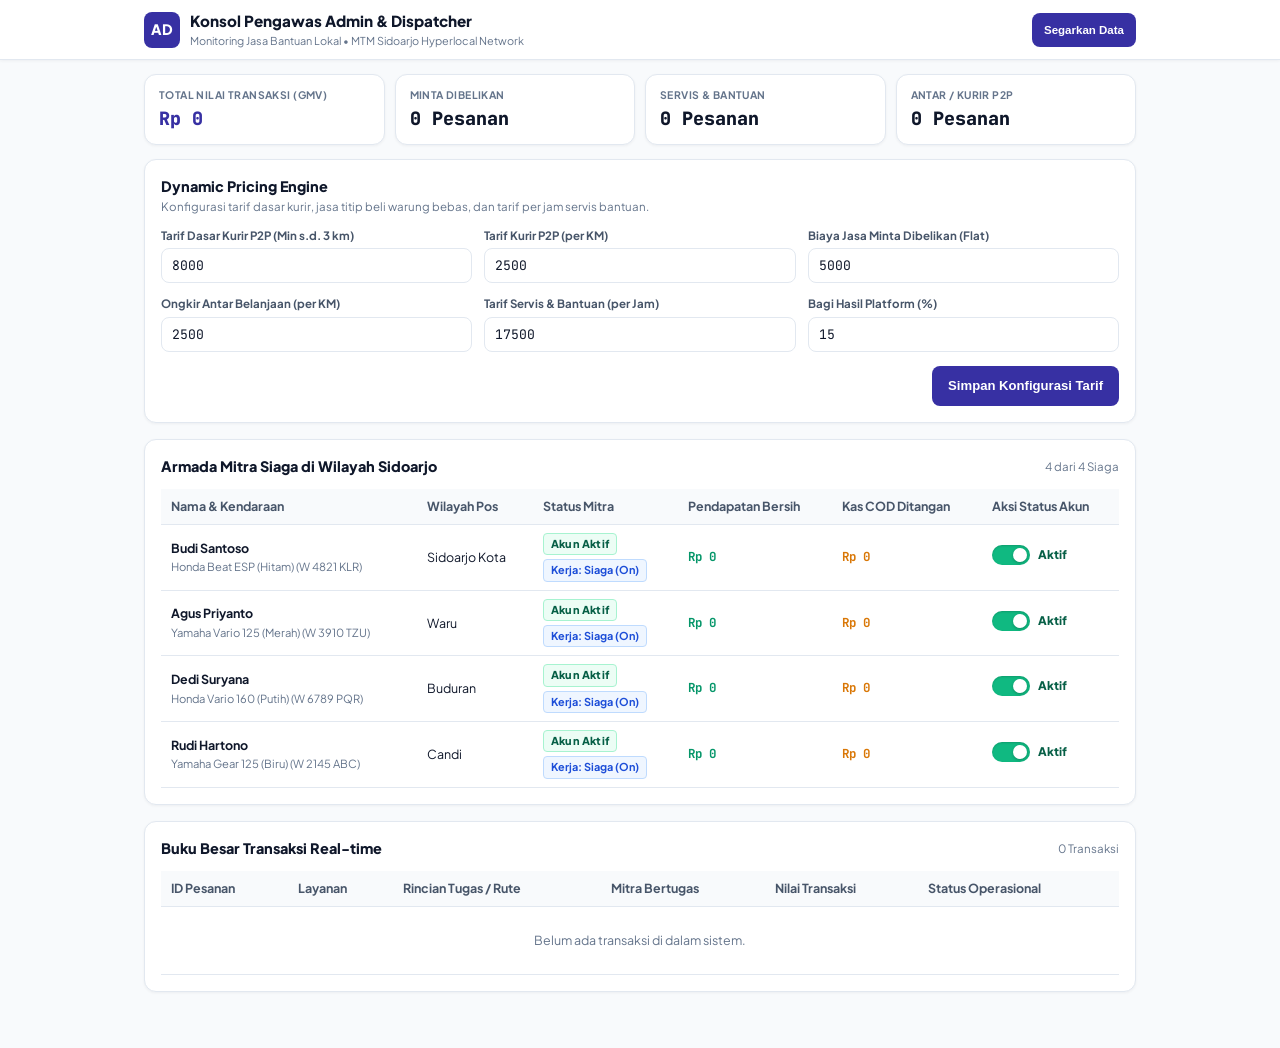
==== admin.html @ ea26efdb "first commit" ====
<!DOCTYPE html>
<html lang="id">

<head>
  <meta charset="UTF-8">
  <meta name="viewport" content="width=device-width, initial-scale=1.0">
  <title>MTM Sidoarjo - Konsol Pengawas Admin & Dispatcher</title>
  <link rel="preconnect" href="https://fonts.googleapis.com">
  <link rel="preconnect" href="https://fonts.gstatic.com" crossorigin>
  <link
    href="https://fonts.googleapis.com/css2?family=Plus+Jakarta+Sans:wght@400;500;600;700;800&family=JetBrains+Mono:wght@500;600;700&display=swap"
    rel="stylesheet">
  <link rel="stylesheet" href="admin.css">
</head>

<body>

  <!-- TOP APP BAR -->
  <header class="navbar">
    <div class="container navbar-inner">
      <div class="brand-row">
        <div class="brand-badge">AD</div>
        <div>
          <div class="admin-title">Konsol Pengawas Admin & Dispatcher</div>
          <div class="admin-sub">Monitoring Jasa Bantuan Lokal &bull; MTM Sidoarjo Hyperlocal Network</div>
        </div>
      </div>
      <div>
        <button type="button" class="btn-admin" onclick="renderAdminApp()"
          style="padding: 6px 12px; font-size: 0.72rem; min-height: 34px;">
          Segarkan Data
        </button>
      </div>
    </div>
  </header>

  <main class="container">

    <!-- METRICS 4 STATS (3 PILAR MTM + TOTAL GMV) -->
    <section class="stats-grid">
      <div class="stat-card">
        <div class="stat-label">Total Nilai Transaksi (GMV)</div>
        <div class="stat-val primary" id="totalGmvText">Rp 0</div>
      </div>
      <div class="stat-card">
        <div class="stat-label">Minta Dibelikan</div>
        <div class="stat-val" id="countShoppingOrders">0</div>
      </div>
      <div class="stat-card">
        <div class="stat-label">Servis & Bantuan</div>
        <div class="stat-val" id="countServiceOrders">0</div>
      </div>
      <div class="stat-card">
        <div class="stat-label">Antar / Kurir P2P</div>
        <div class="stat-val" id="countDeliveryOrders">0</div>
      </div>
    </section>

    <!-- PRICING ENGINE CONFIGURATION (3 PILAR MTM) -->
    <section class="section-box">
      <div class="section-header-row">
        <div>
          <h2 class="section-heading">Dynamic Pricing Engine</h2>
          <p style="font-size: 0.72rem; color: var(--text-muted);">
            Konfigurasi tarif dasar kurir, jasa titip beli warung bebas, dan tarif per jam servis bantuan.
          </p>
        </div>
      </div>

      <form id="formPricingEngine">
        <div class="pricing-form-grid">
          <div>
            <label class="input-label" for="cfgDeliveryBase">Tarif Dasar Kurir P2P (Min s.d. 3 km)</label>
            <input type="number" id="cfgDeliveryBase" class="input-field" step="500" required>
          </div>
          <div>
            <label class="input-label" for="cfgDeliveryPerKm">Tarif Kurir P2P (per KM)</label>
            <input type="number" id="cfgDeliveryPerKm" class="input-field" step="500" required>
          </div>
          <div>
            <label class="input-label" for="cfgShopService">Biaya Jasa Minta Dibelikan (Flat)</label>
            <input type="number" id="cfgShopService" class="input-field" step="500" required>
          </div>
          <div>
            <label class="input-label" for="cfgShopPerKm">Ongkir Antar Belanjaan (per KM)</label>
            <input type="number" id="cfgShopPerKm" class="input-field" step="500" required>
          </div>
          <div>
            <label class="input-label" for="cfgServiceHourly">Tarif Servis & Bantuan (per Jam)</label>
            <input type="number" id="cfgServiceHourly" class="input-field" step="500" required>
          </div>
          <div>
            <label class="input-label" for="cfgPlatformFeePercent">Bagi Hasil Platform (%)</label>
            <input type="number" id="cfgPlatformFeePercent" class="input-field" min="5" max="30" step="1" required>
          </div>
        </div>

        <div style="display: flex; justify-content: flex-end; margin-top: 14px;">
          <button type="submit" class="btn-admin" id="btnSavePricing">
            Simpan Konfigurasi Tarif
          </button>
        </div>
      </form>
    </section>

    <!-- ARMADA MITRA SIAGA MONITORING -->
    <section class="section-box">
      <div class="section-header-row">
        <h2 class="section-heading">Armada Mitra Siaga di Wilayah Sidoarjo</h2>
        <span style="font-size: 0.72rem; color: var(--text-muted);" id="activeFleetCounter">4 Mitra</span>
      </div>

      <div class="table-wrap">
        <table class="data-table">
          <thead>
            <tr>
              <!-- <th>ID Mitra</th> -->
              <th>Nama & Kendaraan</th>
              <th>Wilayah Pos</th>
              <th>Status Mitra</th>
              <th>Pendapatan Bersih</th>
              <th>Kas COD Ditangan</th>
              <th>Aksi Status Akun</th>
            </tr>
          </thead>
          <tbody id="driverFleetTableBody">
            <!-- Rendered by JS -->
          </tbody>
        </table>
      </div>
    </section>

    <!-- REAL-TIME LOG SELURUH TRANSAKSI -->
    <section class="section-box">
      <div class="section-header-row">
        <h2 class="section-heading">Buku Besar Transaksi Real-time</h2>
        <span style="font-size: 0.72rem; color: var(--text-muted);" id="totalTransactionsBadge">0 Transaksi</span>
      </div>

      <div class="table-wrap">
        <table class="data-table">
          <thead>
            <tr>
              <th>ID Pesanan</th>
              <th>Layanan</th>
              <th>Rincian Tugas / Rute</th>
              <th>Mitra Bertugas</th>
              <th>Nilai Transaksi</th>
              <th>Status Operasional</th>
            </tr>
          </thead>
          <tbody id="allOrdersTableBody">
            <!-- Rendered by JS -->
          </tbody>
        </table>
      </div>
    </section>

  </main>

  <script src="shared.js"></script>
  <script src="admin.js"></script>
</body>

</html>
---- admin.css ----
/* ========================================================= */
/* LokalKirim v2.0 - Konsol Pengawas Operasional (Admin CSS) */
/* Standar AGENTS.md: Clean, Data Presentation, Zero-Slop    */
/* ========================================================= */

:root {
  --primary: #3730A3;        /* Indigo Admin */
  --primary-hover: #312E81;
  --primary-light: #EEF2FF;
  --primary-border: #C7D2FE;

  --accent-green: #059669;
  --accent-green-bg: #ECFDF5;
  --accent-amber: #D97706;
  --accent-amber-bg: #FFFBEB;

  --text-main: #0F172A;
  --text-secondary: #475569;
  --text-muted: #64748B;
  --text-white: #FFFFFF;

  --bg-page: #F8FAFC;
  --bg-card: #FFFFFF;
  --border: #E2E8F0;
  --border-focus: #3730A3;

  --radius-xs: 4px;
  --radius-sm: 8px;
  --radius-md: 12px;
  --radius-pill: 9999px;

  --shadow-sm: 0 1px 3px rgba(15, 23, 42, 0.05);
  --shadow-md: 0 4px 10px rgba(15, 23, 42, 0.08);

  --font-sans: 'Plus Jakarta Sans', system-ui, -apple-system, sans-serif;
  --font-mono: 'JetBrains Mono', monospace;
}

* {
  box-sizing: border-box;
  margin: 0;
  padding: 0;
}

body {
  font-family: var(--font-sans);
  background-color: var(--bg-page);
  color: var(--text-main);
  line-height: 1.5;
  -webkit-font-smoothing: antialiased;
  padding-bottom: 40px;
}

.container {
  width: 100%;
  max-width: 1024px;
  margin: 0 auto;
  padding: 0 16px;
}

.navbar {
  background: var(--bg-card);
  border-bottom: 1px solid var(--border);
  position: sticky;
  top: 0;
  z-index: 50;
  box-shadow: var(--shadow-sm);
}

.navbar-inner {
  display: flex;
  align-items: center;
  justify-content: space-between;
  padding: 10px 16px;
  gap: 12px;
}

.brand-row {
  display: flex;
  align-items: center;
  gap: 10px;
}

.brand-badge {
  background: var(--primary);
  color: white;
  width: 36px;
  height: 36px;
  border-radius: var(--radius-sm);
  display: flex;
  align-items: center;
  justify-content: center;
  font-weight: 800;
  font-size: 0.9rem;
}

.admin-title {
  font-size: 0.95rem;
  font-weight: 800;
}
.admin-sub {
  font-size: 0.68rem;
  color: var(--text-muted);
}

/* METRICS 4 COLS */
.stats-grid {
  display: grid;
  grid-template-columns: repeat(4, 1fr);
  gap: 10px;
  margin: 14px 0;
}
@media (max-width: 768px) {
  .stats-grid { grid-template-columns: repeat(2, 1fr); }
}

.stat-card {
  background: var(--bg-card);
  border: 1px solid var(--border);
  border-radius: var(--radius-md);
  padding: 12px 14px;
  box-shadow: var(--shadow-sm);
}
.stat-label {
  font-size: 0.65rem;
  font-weight: 700;
  color: var(--text-muted);
  text-transform: uppercase;
  letter-spacing: 0.04em;
  margin-bottom: 2px;
}
.stat-val {
  font-size: 1.15rem;
  font-weight: 800;
  font-family: var(--font-mono);
  color: var(--text-main);
}
.stat-val.primary { color: var(--primary); }
.stat-val.green { color: var(--accent-green); }

/* SECTIONS */
.section-box {
  background: var(--bg-card);
  border: 1px solid var(--border);
  border-radius: var(--radius-md);
  padding: 16px;
  margin-bottom: 16px;
  box-shadow: var(--shadow-sm);
}

.section-header-row {
  display: flex;
  align-items: center;
  justify-content: space-between;
  margin-bottom: 12px;
}

.section-heading {
  font-size: 0.9rem;
  font-weight: 800;
  color: var(--text-main);
}

/* TABLE */
.table-wrap {
  width: 100%;
  overflow-x: auto;
}
table.data-table {
  width: 100%;
  border-collapse: collapse;
  font-size: 0.78rem;
  text-align: left;
}
table.data-table th {
  background: #F8FAFC;
  padding: 8px 10px;
  font-weight: 700;
  color: var(--text-secondary);
  border-bottom: 1px solid var(--border);
}
table.data-table td {
  padding: 8px 10px;
  border-bottom: 1px solid var(--border);
}

/* FORM GRID */
.pricing-form-grid {
  display: grid;
  grid-template-columns: repeat(3, 1fr);
  gap: 12px;
}
@media (max-width: 600px) {
  .pricing-form-grid { grid-template-columns: 1fr; }
}

.input-label {
  display: block;
  font-size: 0.72rem;
  font-weight: 700;
  color: var(--text-secondary);
  margin-bottom: 4px;
}
.input-field {
  width: 100%;
  padding: 8px 10px;
  border: 1px solid var(--border);
  border-radius: var(--radius-sm);
  font-family: var(--font-mono);
  font-size: 0.82rem;
  color: var(--text-main);
}

.btn-admin {
  background: var(--primary);
  color: white;
  border: none;
  padding: 10px 16px;
  border-radius: var(--radius-sm);
  font-size: 0.82rem;
  font-weight: 800;
  cursor: pointer;
  min-height: 40px;
}
.btn-admin:hover { background: var(--primary-hover); }

/* STATUS COMBO BOX (STATUS AKUN & KERJA) */
.status-combo-box {
  display: flex;
  flex-direction: column;
  gap: 4px;
}

.status-tag-account {
  display: inline-block;
  font-size: 0.68rem;
  font-weight: 800;
  padding: 2px 7px;
  border-radius: var(--radius-xs);
  letter-spacing: 0.02em;
  width: fit-content;
}

.status-tag-account.active {
  background: #ECFDF5;
  color: #065F46;
  border: 1px solid #A7F3D0;
}

.status-tag-account.suspended {
  background: #FEF2F2;
  color: #991B1B;
  border: 1px solid #FCA5A5;
}

.status-tag-duty {
  display: inline-block;
  font-size: 0.68rem;
  font-weight: 700;
  padding: 2px 7px;
  border-radius: var(--radius-xs);
  width: fit-content;
}

.status-tag-duty.on {
  background: #EFF6FF;
  color: #1D4ED8;
  border: 1px solid #BFDBFE;
}

.status-tag-duty.off {
  background: #F1F5F9;
  color: #64748B;
  border: 1px solid #E2E8F0;
}

.status-tag-duty.suspended {
  background: #FEF2F2;
  color: #B91C1C;
  border: 1px dashed #FCA5A5;
}

/* ADMIN SWITCH TOGGLE (AKTIF / SUSPEND) */
.admin-switch-wrap {
  display: inline-flex;
  align-items: center;
  gap: 8px;
}

.admin-switch-toggle {
  position: relative;
  display: inline-block;
  width: 38px;
  height: 20px;
  margin: 0;
  cursor: pointer;
}

.admin-switch-toggle input {
  opacity: 0;
  width: 0;
  height: 0;
  position: absolute;
}

.admin-switch-slider {
  position: absolute;
  cursor: pointer;
  top: 0;
  left: 0;
  right: 0;
  bottom: 0;
  background-color: #EF4444; /* Merah untuk Suspend (off/unchecked) */
  transition: 0.2s ease;
  border-radius: 20px;
  box-shadow: inset 0 1px 2px rgba(0, 0, 0, 0.15);
}

.admin-switch-slider:before {
  position: absolute;
  content: "";
  height: 14px;
  width: 14px;
  left: 3px;
  bottom: 3px;
  background-color: white;
  transition: 0.2s ease;
  border-radius: 50%;
  box-shadow: 0 1px 3px rgba(0, 0, 0, 0.25);
}

/* Checked = AKTIF (Hijau) */
.admin-switch-toggle input:checked + .admin-switch-slider {
  background-color: #10B981;
}

.admin-switch-toggle input:checked + .admin-switch-slider:before {
  transform: translateX(18px);
}

.admin-switch-label {
  font-size: 0.74rem;
  font-weight: 800;
  min-width: 50px;
}

.admin-switch-label.is-active {
  color: #065F46;
}

.admin-switch-label.is-suspended {
  color: #DC2626;
}

/* TABLE ACTIONS FALLBACK */
.btn-table-action {
  font-family: inherit;
  font-size: 0.7rem;
  font-weight: 800;
  padding: 4px 10px;
  border-radius: var(--radius-xs);
  cursor: pointer;
  min-height: 28px;
  border: 1px solid transparent;
  transition: all 0.15s ease;
}

.btn-table-action.suspend {
  background: #FEE2E2;
  color: #991B1B;
  border-color: #FCA5A5;
}
.btn-table-action.suspend:hover {
  background: #FECACA;
}

.btn-table-action.activate {
  background: #ECFDF5;
  color: #065F46;
  border-color: #A7F3D0;
}
.btn-table-action.activate:hover {
  background: #D1FAE5;
}
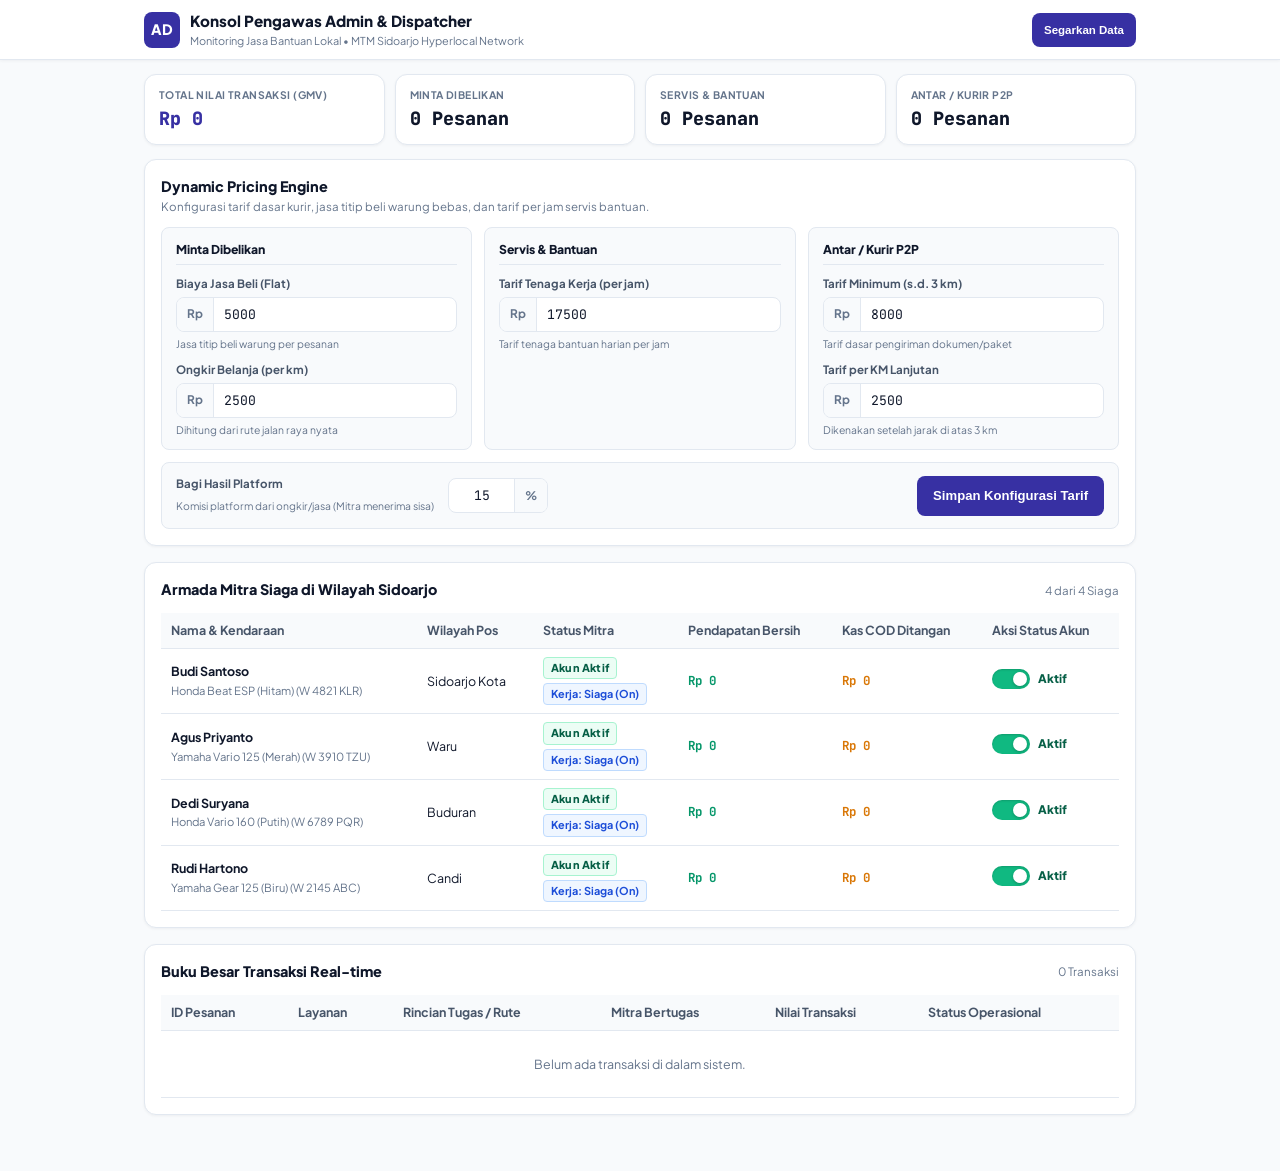
==== commit 67d593cd: "upadte" ====
--- a/admin.html
+++ b/admin.html
@@ -68,34 +68,97 @@
       </div>
 
       <form id="formPricingEngine">
-        <div class="pricing-form-grid">
-          <div>
-            <label class="input-label" for="cfgDeliveryBase">Tarif Dasar Kurir P2P (Min s.d. 3 km)</label>
-            <input type="number" id="cfgDeliveryBase" class="input-field" step="500" required>
-          </div>
-          <div>
-            <label class="input-label" for="cfgDeliveryPerKm">Tarif Kurir P2P (per KM)</label>
-            <input type="number" id="cfgDeliveryPerKm" class="input-field" step="500" required>
-          </div>
-          <div>
-            <label class="input-label" for="cfgShopService">Biaya Jasa Minta Dibelikan (Flat)</label>
-            <input type="number" id="cfgShopService" class="input-field" step="500" required>
-          </div>
-          <div>
-            <label class="input-label" for="cfgShopPerKm">Ongkir Antar Belanjaan (per KM)</label>
-            <input type="number" id="cfgShopPerKm" class="input-field" step="500" required>
-          </div>
-          <div>
-            <label class="input-label" for="cfgServiceHourly">Tarif Servis & Bantuan (per Jam)</label>
-            <input type="number" id="cfgServiceHourly" class="input-field" step="500" required>
-          </div>
-          <div>
-            <label class="input-label" for="cfgPlatformFeePercent">Bagi Hasil Platform (%)</label>
-            <input type="number" id="cfgPlatformFeePercent" class="input-field" min="5" max="30" step="1" required>
-          </div>
-        </div>
-
-        <div style="display: flex; justify-content: flex-end; margin-top: 14px;">
+        <!-- 3 PILAR CARDS -->
+        <div class="pricing-pillars-grid">
+
+          <!-- PILAR 1: MINTA DIBELIKAN -->
+          <div class="pricing-pillar-card">
+            <div class="pillar-card-header">
+              <span class="pillar-card-title">Minta Dibelikan</span>
+              <!-- <span class="pillar-tag shopping">Pilar 1</span> -->
+            </div>
+
+            <div class="pricing-field-group">
+              <label class="input-label" for="cfgShopService">Biaya Jasa Beli (Flat)</label>
+              <div class="input-group">
+                <span class="input-prefix">Rp</span>
+                <input type="number" id="cfgShopService" class="input-field" step="500" required>
+              </div>
+              <span class="input-subtext">Jasa titip beli warung per pesanan</span>
+            </div>
+
+            <div class="pricing-field-group">
+              <label class="input-label" for="cfgShopPerKm">Ongkir Belanja (per km)</label>
+              <div class="input-group">
+                <span class="input-prefix">Rp</span>
+                <input type="number" id="cfgShopPerKm" class="input-field" step="500" required>
+                <!-- <span class="input-suffix">/ km</span> -->
+              </div>
+              <span class="input-subtext">Dihitung dari rute jalan raya nyata</span>
+            </div>
+          </div>
+
+          <!-- PILAR 2: SERVIS & BANTUAN -->
+          <div class="pricing-pillar-card">
+            <div class="pillar-card-header">
+              <span class="pillar-card-title">Servis & Bantuan</span>
+              <!-- <span class="pillar-tag service">Pilar 2</span> -->
+            </div>
+
+            <div class="pricing-field-group">
+              <label class="input-label" for="cfgServiceHourly">Tarif Tenaga Kerja (per jam)</label>
+              <div class="input-group">
+                <span class="input-prefix">Rp</span>
+                <input type="number" id="cfgServiceHourly" class="input-field" step="500" required>
+                <!-- <span class="input-suffix">/ jam</span> -->
+              </div>
+              <span class="input-subtext">Tarif tenaga bantuan harian per jam</span>
+            </div>
+          </div>
+
+          <!-- PILAR 3: ANTAR / KURIR P2P -->
+          <div class="pricing-pillar-card">
+            <div class="pillar-card-header">
+              <span class="pillar-card-title">Antar / Kurir P2P</span>
+              <!-- <span class="pillar-tag delivery">Pilar 3</span> -->
+            </div>
+
+            <div class="pricing-field-group">
+              <label class="input-label" for="cfgDeliveryBase">Tarif Minimum (s.d. 3 km)</label>
+              <div class="input-group">
+                <span class="input-prefix">Rp</span>
+                <input type="number" id="cfgDeliveryBase" class="input-field" step="500" required>
+              </div>
+              <span class="input-subtext">Tarif dasar pengiriman dokumen/paket</span>
+            </div>
+
+            <div class="pricing-field-group">
+              <label class="input-label" for="cfgDeliveryPerKm">Tarif per KM Lanjutan</label>
+              <div class="input-group">
+                <span class="input-prefix">Rp</span>
+                <input type="number" id="cfgDeliveryPerKm" class="input-field" step="500" required>
+                <!-- <span class="input-suffix">/ km</span> -->
+              </div>
+              <span class="input-subtext">Dikenakan setelah jarak di atas 3 km</span>
+            </div>
+          </div>
+
+        </div>
+
+        <!-- STRIP BAGI HASIL PLATFORM & TOMBOL SIMPAN -->
+        <div class="pricing-platform-strip">
+          <div class="platform-fee-row">
+            <div>
+              <label class="input-label" for="cfgPlatformFeePercent">Bagi Hasil Platform</label>
+              <span class="input-subtext">Komisi platform dari ongkir/jasa (Mitra menerima sisa)</span>
+            </div>
+            <div class="input-group" style="width: 100px;">
+              <input type="number" id="cfgPlatformFeePercent" class="input-field" min="5" max="30" step="1" required
+                style="text-align: center;">
+              <span class="input-suffix">%</span>
+            </div>
+          </div>
+
           <button type="submit" class="btn-admin" id="btnSavePricing">
             Simpan Konfigurasi Tarif
           </button>
--- a/admin.css
+++ b/admin.css
@@ -184,14 +184,160 @@
   border-bottom: 1px solid var(--border);
 }
 
-/* FORM GRID */
-.pricing-form-grid {
+/* DYNAMIC PRICING ENGINE - PILARS GRID & INPUT GROUPS */
+.pricing-pillars-grid {
   display: grid;
   grid-template-columns: repeat(3, 1fr);
   gap: 12px;
-}
-@media (max-width: 600px) {
-  .pricing-form-grid { grid-template-columns: 1fr; }
+  margin-bottom: 12px;
+}
+
+@media (max-width: 768px) {
+  .pricing-pillars-grid {
+    grid-template-columns: repeat(3, 1fr);
+    gap: 8px;
+  }
+
+  .pricing-pillar-card {
+    padding: 8px 10px;
+    gap: 8px;
+    min-width: 0;
+  }
+
+  .pillar-card-title {
+    font-size: 0.7rem;
+  }
+
+  .pillar-tag {
+    font-size: 0.6rem;
+    padding: 1px 5px;
+  }
+
+  .input-label {
+    font-size: 0.66rem;
+  }
+
+  .input-prefix,
+  .input-suffix {
+    padding: 0 6px;
+    font-size: 0.66rem;
+  }
+
+  .input-group .input-field {
+    padding: 6px 6px;
+    font-size: 0.74rem;
+  }
+
+  .input-subtext {
+    font-size: 0.58rem;
+    line-height: 1.2;
+  }
+
+  .pricing-platform-strip {
+    padding: 10px 12px;
+    gap: 10px;
+  }
+}
+
+@media (max-width: 480px) {
+  .pricing-pillars-grid {
+    grid-template-columns: repeat(3, 1fr);
+    gap: 5px;
+  }
+
+  .pricing-pillar-card {
+    padding: 6px 4px;
+    gap: 6px;
+  }
+
+  .pillar-card-title {
+    font-size: 0.64rem;
+    white-space: nowrap;
+    overflow: hidden;
+    text-overflow: ellipsis;
+  }
+
+  .pillar-tag {
+    font-size: 0.58rem;
+    padding: 1px 4px;
+  }
+
+  .input-label {
+    font-size: 0.6rem;
+    white-space: nowrap;
+    overflow: hidden;
+    text-overflow: ellipsis;
+  }
+
+  .input-prefix,
+  .input-suffix {
+    padding: 0 3px;
+    font-size: 0.6rem;
+  }
+
+  .input-group .input-field {
+    padding: 4px 2px;
+    font-size: 0.68rem;
+    min-width: 0;
+    text-align: center;
+  }
+
+  .input-subtext {
+    font-size: 0.52rem;
+    line-height: 1.15;
+  }
+}
+
+/* Sembunyikan spin button browser pada input group */
+.input-group input[type="number"]::-webkit-inner-spin-button,
+.input-group input[type="number"]::-webkit-outer-spin-button {
+  -webkit-appearance: none;
+  margin: 0;
+}
+.input-group input[type="number"] {
+  -moz-appearance: textfield;
+}
+
+.pricing-pillar-card {
+  background: #F8FAFC;
+  border: 1px solid var(--border);
+  border-radius: var(--radius-sm);
+  padding: 12px 14px;
+  display: flex;
+  flex-direction: column;
+  gap: 10px;
+  min-width: 0;
+}
+
+.pillar-card-header {
+  display: flex;
+  align-items: center;
+  justify-content: space-between;
+  padding-bottom: 6px;
+  border-bottom: 1px solid var(--border);
+}
+
+.pillar-card-title {
+  font-size: 0.76rem;
+  font-weight: 800;
+  color: var(--text-main);
+}
+
+.pillar-tag {
+  font-size: 0.65rem;
+  font-weight: 800;
+  padding: 2px 7px;
+  border-radius: var(--radius-xs);
+}
+
+.pillar-tag.shopping { background: #FEF3C7; color: #92400E; }
+.pillar-tag.service { background: #EDE9FE; color: #6D28D9; }
+.pillar-tag.delivery { background: #EFF6FF; color: #1E40AF; }
+
+.pricing-field-group {
+  display: flex;
+  flex-direction: column;
+  gap: 4px;
 }
 
 .input-label {
@@ -199,16 +345,82 @@
   font-size: 0.72rem;
   font-weight: 700;
   color: var(--text-secondary);
-  margin-bottom: 4px;
-}
-.input-field {
-  width: 100%;
-  padding: 8px 10px;
+}
+
+.input-subtext {
+  font-size: 0.65rem;
+  color: var(--text-muted);
+}
+
+/* INPUT GROUP WITH PREFIX & SUFFIX */
+.input-group {
+  display: flex;
+  align-items: stretch;
   border: 1px solid var(--border);
   border-radius: var(--radius-sm);
+  background: white;
+  overflow: hidden;
+  transition: border-color 0.15s ease, box-shadow 0.15s ease;
+}
+
+.input-group:focus-within {
+  border-color: var(--primary);
+  box-shadow: 0 0 0 2px var(--primary-light);
+}
+
+.input-prefix,
+.input-suffix {
+  display: flex;
+  align-items: center;
+  padding: 0 10px;
+  background: #F8FAFC;
+  color: var(--text-muted);
+  font-size: 0.74rem;
+  font-weight: 700;
+  user-select: none;
+}
+
+.input-prefix {
+  border-right: 1px solid var(--border);
+}
+
+.input-suffix {
+  border-left: 1px solid var(--border);
+}
+
+.input-group .input-field {
+  border: none;
+  border-radius: 0;
+  padding: 8px 10px;
   font-family: var(--font-mono);
   font-size: 0.82rem;
   color: var(--text-main);
+  background: transparent;
+  width: 100%;
+}
+
+.input-group .input-field:focus {
+  outline: none;
+}
+
+/* PLATFORM SHARE STRIP */
+.pricing-platform-strip {
+  background: #F8FAFC;
+  border: 1px solid var(--border);
+  border-radius: var(--radius-sm);
+  padding: 12px 14px;
+  display: flex;
+  align-items: center;
+  justify-content: space-between;
+  gap: 16px;
+  flex-wrap: wrap;
+}
+
+.platform-fee-row {
+  display: flex;
+  align-items: center;
+  gap: 14px;
+  flex-wrap: wrap;
 }
 
 .btn-admin {
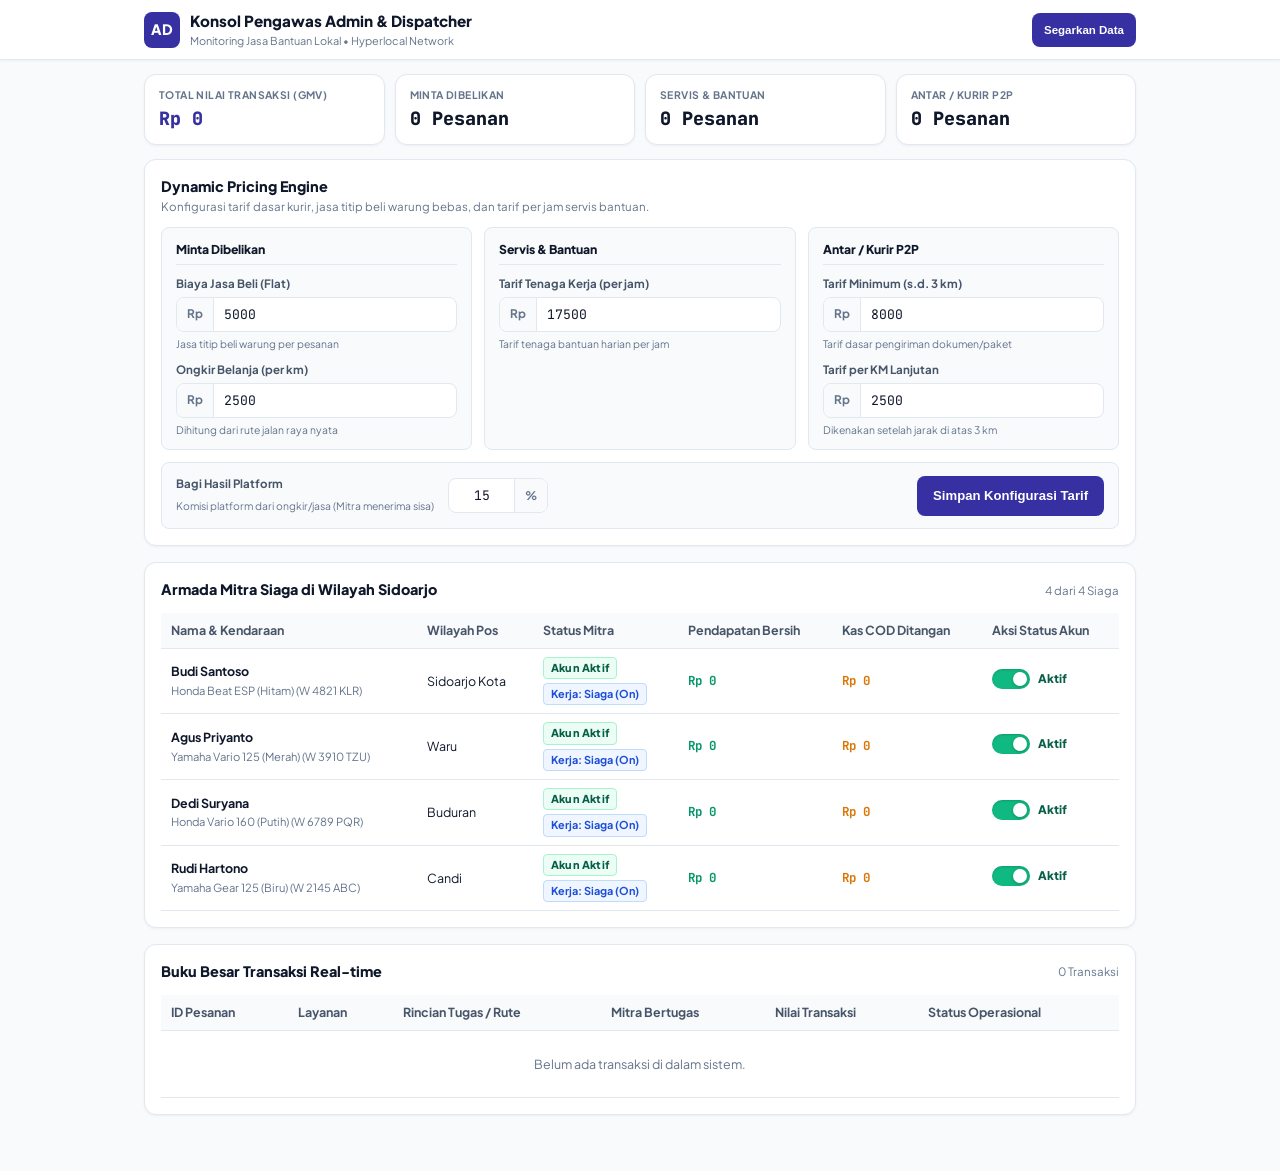
==== commit b658f4df: "update label" ====
--- a/admin.html
+++ b/admin.html
@@ -4,7 +4,7 @@
 <head>
   <meta charset="UTF-8">
   <meta name="viewport" content="width=device-width, initial-scale=1.0">
-  <title>MTM Sidoarjo - Konsol Pengawas Admin & Dispatcher</title>
+  <title>Konsol Pengawas Admin & Dispatcher</title>
   <link rel="preconnect" href="https://fonts.googleapis.com">
   <link rel="preconnect" href="https://fonts.gstatic.com" crossorigin>
   <link
@@ -22,7 +22,7 @@
         <div class="brand-badge">AD</div>
         <div>
           <div class="admin-title">Konsol Pengawas Admin & Dispatcher</div>
-          <div class="admin-sub">Monitoring Jasa Bantuan Lokal &bull; MTM Sidoarjo Hyperlocal Network</div>
+          <div class="admin-sub">Monitoring Jasa Bantuan Lokal &bull; Hyperlocal Network</div>
         </div>
       </div>
       <div>
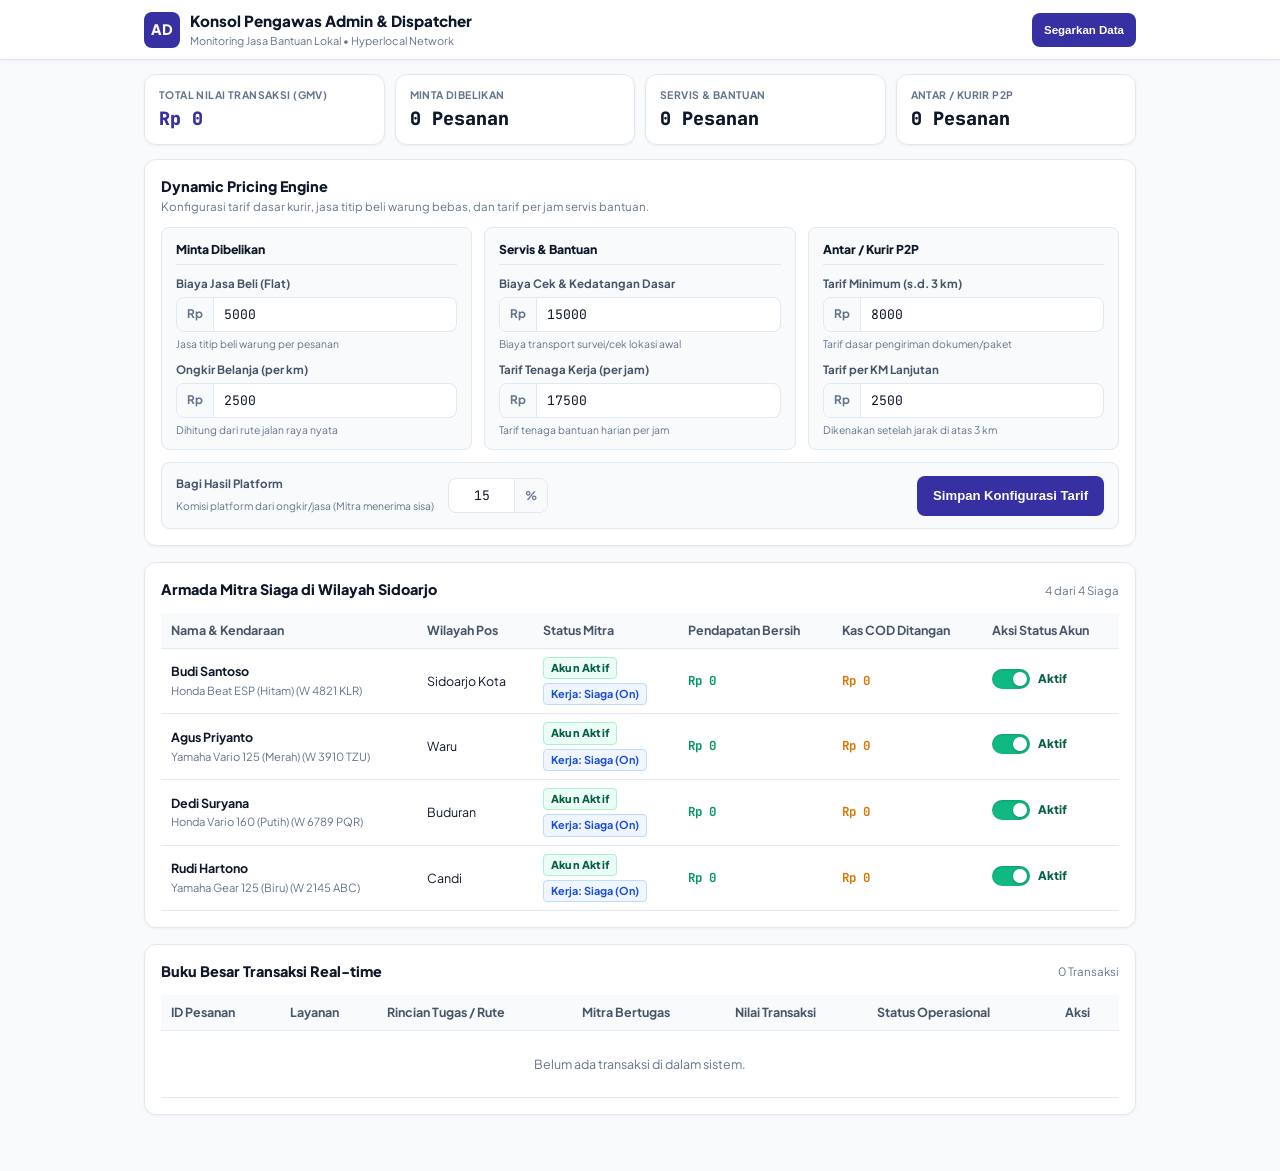
==== commit 8435b42e: "update" ====
--- a/admin.html
+++ b/admin.html
@@ -103,6 +103,15 @@
             <div class="pillar-card-header">
               <span class="pillar-card-title">Servis & Bantuan</span>
               <!-- <span class="pillar-tag service">Pilar 2</span> -->
+            </div>
+
+            <div class="pricing-field-group">
+              <label class="input-label" for="cfgServiceBaseFee">Biaya Cek & Kedatangan Dasar</label>
+              <div class="input-group">
+                <span class="input-prefix">Rp</span>
+                <input type="number" id="cfgServiceBaseFee" class="input-field" step="1000" required>
+              </div>
+              <span class="input-subtext">Biaya transport survei/cek lokasi awal</span>
             </div>
 
             <div class="pricing-field-group">
@@ -210,6 +219,7 @@
               <th>Mitra Bertugas</th>
               <th>Nilai Transaksi</th>
               <th>Status Operasional</th>
+              <th>Aksi</th>
             </tr>
           </thead>
           <tbody id="allOrdersTableBody">
@@ -221,6 +231,25 @@
 
   </main>
 
+  <!-- MODAL DETAIL TRANSAKSI & BUKU BESAR AUDIT (ADMIN) -->
+  <div id="adminOrderDetailModal" class="location-modal-backdrop" style="display: none;">
+    <div class="location-modal-sheet" style="max-height: 88vh; display: flex; flex-direction: column;">
+      <div class="location-modal-header">
+        <div>
+          <h3 class="location-modal-title" id="adminModalOrderTitle">Detail Transaksi & Audit Finansial</h3>
+          <p class="location-modal-sub" id="adminModalOrderSub">Rincian pesanan, struk terpadu, dan bagi hasil platform</p>
+        </div>
+        <button type="button" class="btn-modal-close" onclick="closeAdminOrderModal()">Tutup</button>
+      </div>
+      <div class="modal-scroll-body" id="adminModalOrderBody" style="padding: 14px; overflow-y: auto; flex: 1;">
+        <!-- Populated dynamically by admin.js -->
+      </div>
+      <div class="location-modal-footer">
+        <button type="button" class="btn-admin" style="width: 100%; min-height: 44px;" onclick="closeAdminOrderModal()">Tutup Rincian</button>
+      </div>
+    </div>
+  </div>
+
   <script src="shared.js"></script>
   <script src="admin.js"></script>
 </body>
--- a/admin.css
+++ b/admin.css
@@ -594,3 +594,209 @@
 .btn-table-action.activate:hover {
   background: #D1FAE5;
 }
+
+/* ==========================================================================
+   TRANSACTION DETAIL MODAL & UNIFIED RECEIPT (ADMIN CONSOLE)
+   ========================================================================== */
+.location-modal-backdrop {
+  position: fixed;
+  inset: 0;
+  background: rgba(15, 23, 42, 0.68);
+  backdrop-filter: blur(4px);
+  z-index: 1000;
+  display: flex;
+  align-items: flex-end;
+  justify-content: center;
+  animation: fadeIn 0.18s ease-out;
+}
+
+@media (min-width: 640px) {
+  .location-modal-backdrop {
+    align-items: center;
+    padding: 20px;
+  }
+}
+
+.location-modal-sheet {
+  background: var(--bg-card);
+  width: 100%;
+  max-width: 620px;
+  border-radius: 16px 16px 0 0;
+  display: flex;
+  flex-direction: column;
+  height: 88vh;
+  max-height: 88vh;
+  box-shadow: 0 -4px 24px rgba(0, 0, 0, 0.25);
+  animation: slideUp 0.2s cubic-bezier(0.16, 1, 0.3, 1);
+  overflow: hidden;
+}
+
+@media (min-width: 640px) {
+  .location-modal-sheet {
+    border-radius: var(--radius-md);
+    height: 84vh;
+    max-height: 700px;
+    box-shadow: var(--shadow-md);
+  }
+}
+
+.location-modal-header {
+  padding: 12px 16px;
+  border-bottom: 1px solid var(--border);
+  display: flex;
+  justify-content: space-between;
+  align-items: center;
+  background: #FFFFFF;
+}
+
+.location-modal-title {
+  font-size: 0.95rem;
+  font-weight: 800;
+  color: var(--text-main);
+  line-height: 1.2;
+}
+
+.location-modal-sub {
+  font-size: 0.72rem;
+  color: var(--text-muted);
+  margin-top: 2px;
+}
+
+.btn-modal-close {
+  background: #F1F5F9;
+  border: 1px solid var(--border);
+  color: var(--text-main);
+  font-family: inherit;
+  font-size: 0.76rem;
+  font-weight: 700;
+  padding: 6px 12px;
+  border-radius: var(--radius-xs);
+  cursor: pointer;
+  min-height: 38px;
+  display: inline-flex;
+  align-items: center;
+  justify-content: center;
+}
+
+.btn-modal-close:hover {
+  background: #E2E8F0;
+}
+
+.location-modal-footer {
+  padding: 12px 16px;
+  background: #F8FAFC;
+  border-top: 1px solid var(--border);
+}
+
+/* UNIFIED RECEIPT CARD */
+.unified-receipt-card {
+  background: #F8FAFC;
+  border: 1px solid var(--border);
+  border-radius: var(--radius-sm);
+  padding: 12px;
+  margin: 10px 0;
+}
+
+.receipt-card-header {
+  display: flex;
+  justify-content: space-between;
+  align-items: center;
+  margin-bottom: 8px;
+  padding-bottom: 6px;
+  border-bottom: 1px solid #E2E8F0;
+}
+
+.receipt-card-title {
+  font-size: 0.76rem;
+  font-weight: 800;
+  color: #1E293B;
+  text-transform: uppercase;
+  letter-spacing: 0.02em;
+}
+
+.receipt-order-id {
+  font-family: var(--font-mono);
+  font-size: 0.74rem;
+  font-weight: 800;
+  color: var(--primary);
+}
+
+.receipt-section-title {
+  font-size: 0.72rem;
+  font-weight: 700;
+  color: #64748B;
+  margin-top: 6px;
+  margin-bottom: 3px;
+}
+
+.receipt-row {
+  display: flex;
+  justify-content: space-between;
+  align-items: center;
+  font-size: 0.74rem;
+  color: #334155;
+  margin-bottom: 4px;
+}
+
+.receipt-row.receipt-indent {
+  padding-left: 6px;
+}
+
+.receipt-item-sub {
+  font-size: 0.7rem;
+  color: #475569;
+  margin-bottom: 2px;
+  padding-left: 6px;
+}
+
+.receipt-val {
+  font-family: var(--font-mono);
+  font-weight: 700;
+  color: #0F172A;
+}
+
+.receipt-divider {
+  height: 1px;
+  border-top: 1px dashed var(--border);
+  margin: 6px 0;
+}
+
+.receipt-total-box {
+  background: #FFFFFF;
+  border: 1px solid #94A3B8;
+  border-radius: var(--radius-xs);
+  padding: 8px 10px;
+  margin-top: 8px;
+}
+
+.receipt-total-row {
+  display: flex;
+  justify-content: space-between;
+  align-items: center;
+  font-weight: 800;
+  font-size: 0.82rem;
+  color: #0F172A;
+}
+
+.receipt-total-val {
+  font-family: var(--font-mono);
+  font-size: 0.96rem;
+  color: var(--primary);
+}
+
+.receipt-payment-method {
+  font-size: 0.68rem;
+  color: #64748B;
+  margin-top: 2px;
+}
+
+@keyframes fadeIn {
+  from { opacity: 0; }
+  to { opacity: 1; }
+}
+
+@keyframes slideUp {
+  from { transform: translateY(100%); }
+  to { transform: translateY(0); }
+}
+
